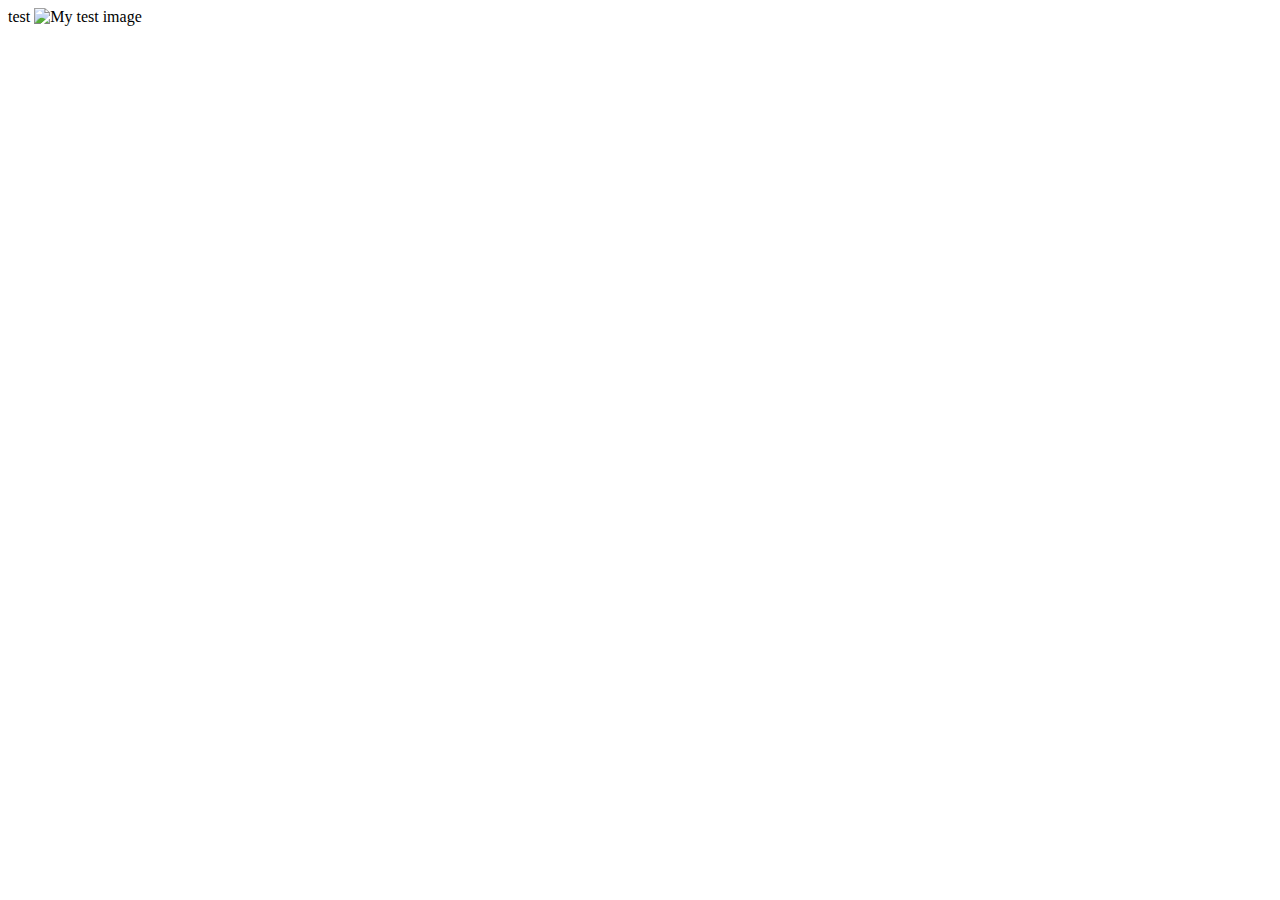
==== index.html @ 886ce89b "test" ====
<!DOCTYPE html>
<html lang="en-US">
  <head>
    <meta charset="ja">
    <meta name="viewport" content="width=device-width">
    <title>My test page</title>
  </head>
  <body>
    test
    <img src="images/firefox-icon.png" alt="My test image">
  </body>
</html>
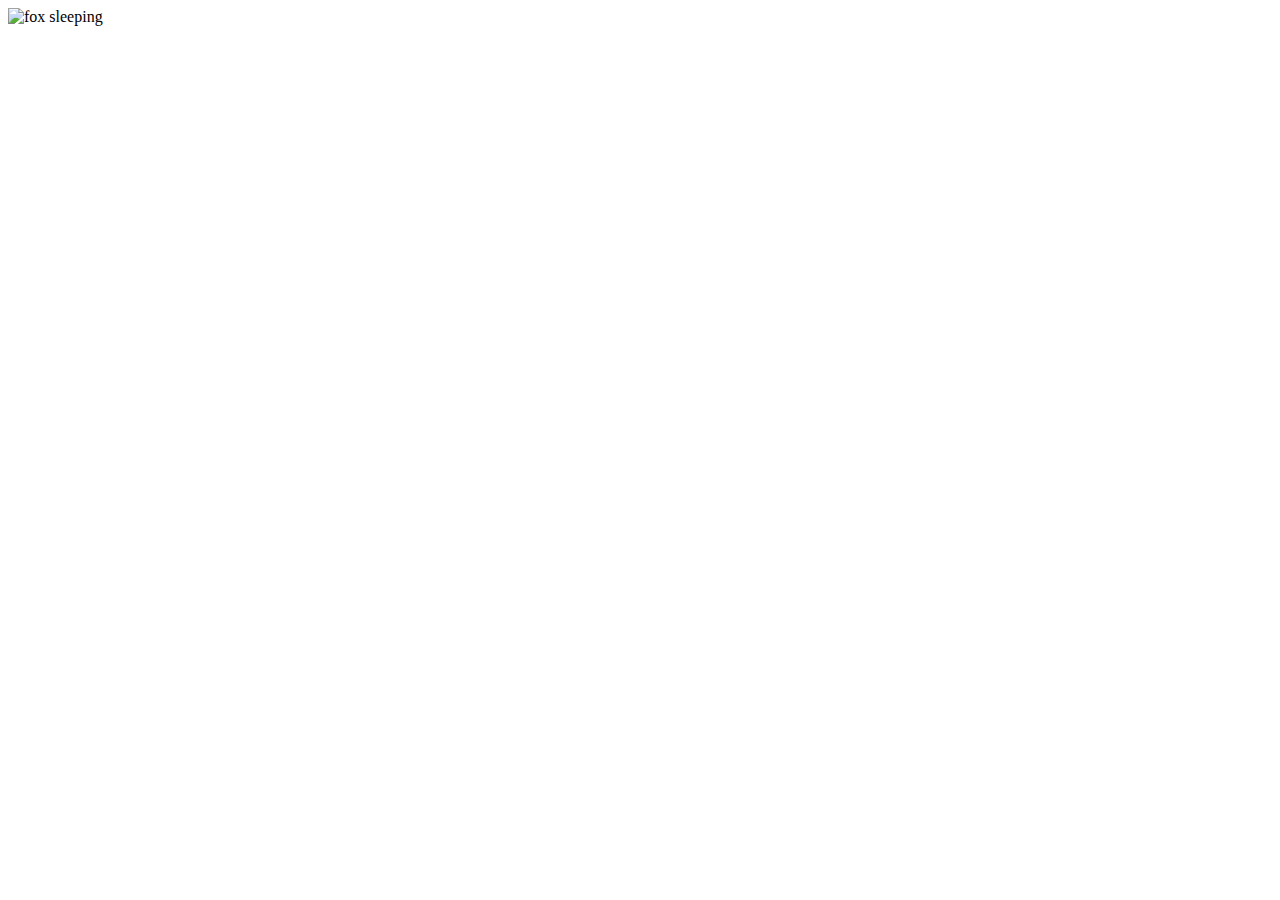
==== commit a3d8a850: "comment" ====
--- a/index.html
+++ b/index.html
@@ -1,12 +1,11 @@
 <!DOCTYPE html>
-<html lang="en-US">
+<html lang="ja">
   <head>
     <meta charset="ja">
     <meta name="viewport" content="width=device-width">
-    <title>My test page</title>
+    <title>Sugimoto Masahiro</title>
   </head>
   <body>
-    test
-    <img src="images/firefox-icon.png" alt="My test image">
+    <img src="foxleep.png" alt="fox sleeping">
   </body>
 </html>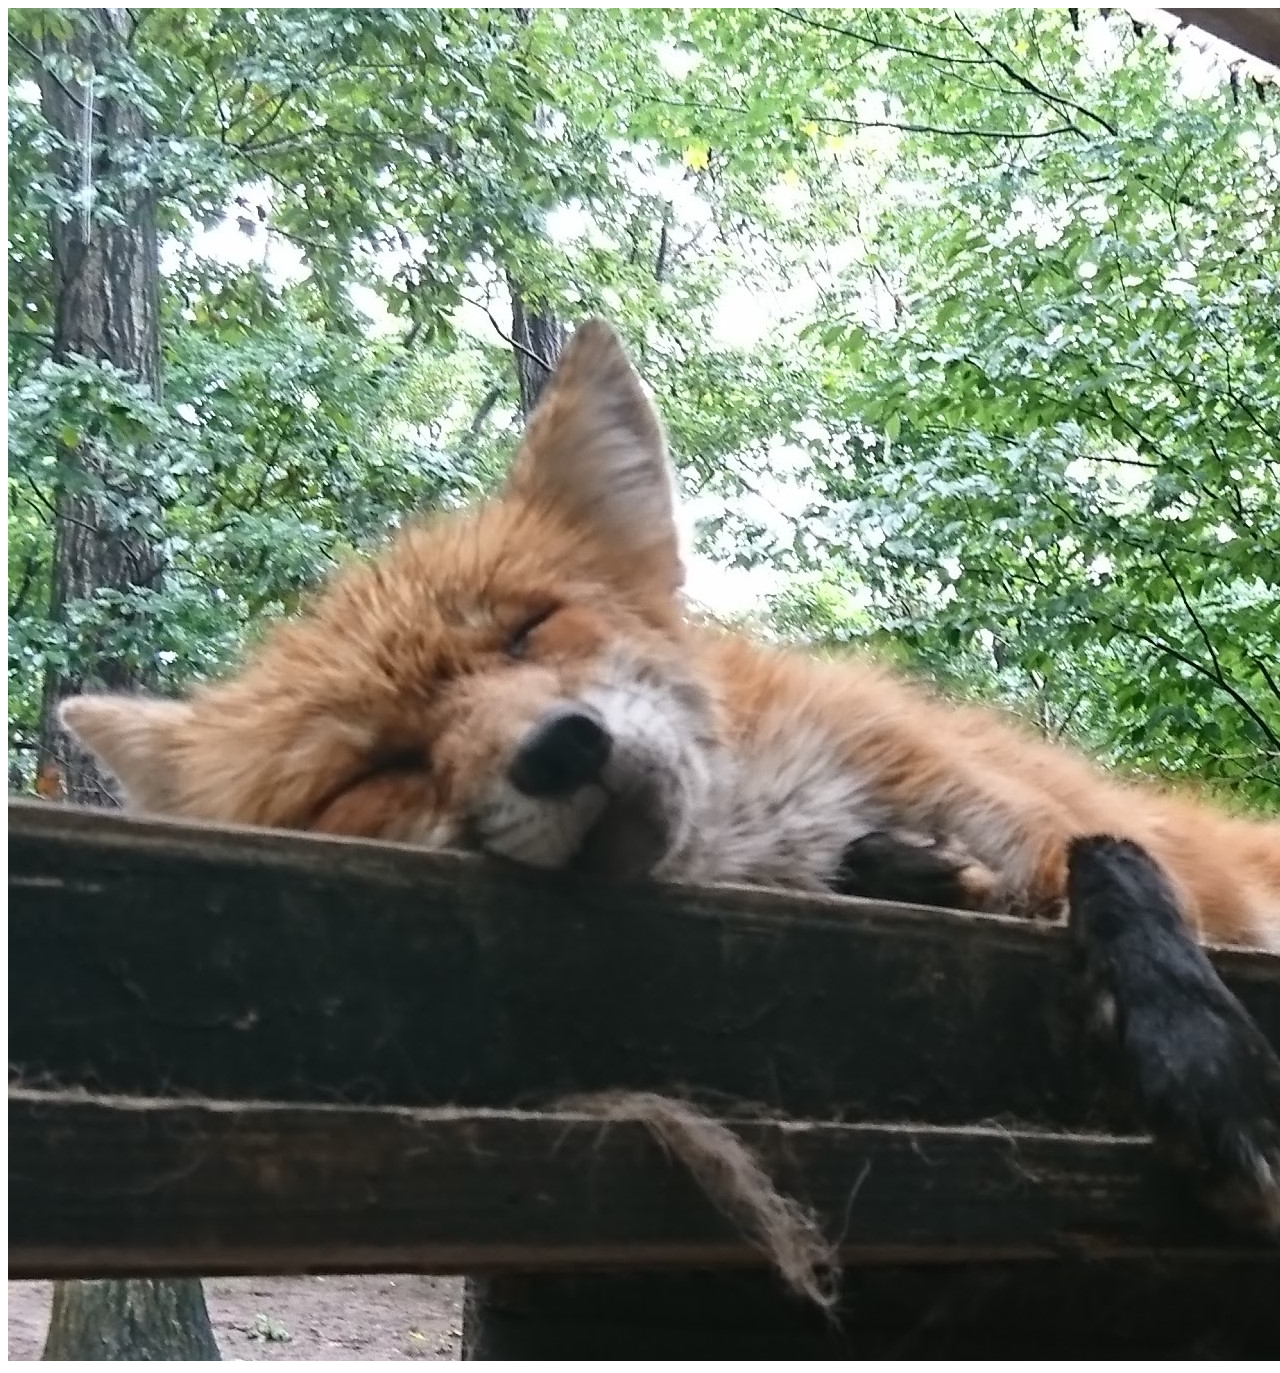
==== commit aedd6d96: "comment" ====
--- a/index.html
+++ b/index.html
@@ -6,6 +6,6 @@
     <title>Sugimoto Masahiro</title>
   </head>
   <body>
-    <img src="foxleep.png" alt="fox sleeping">
+    <img src="images/foxleep.png" alt="fox sleeping">
   </body>
 </html>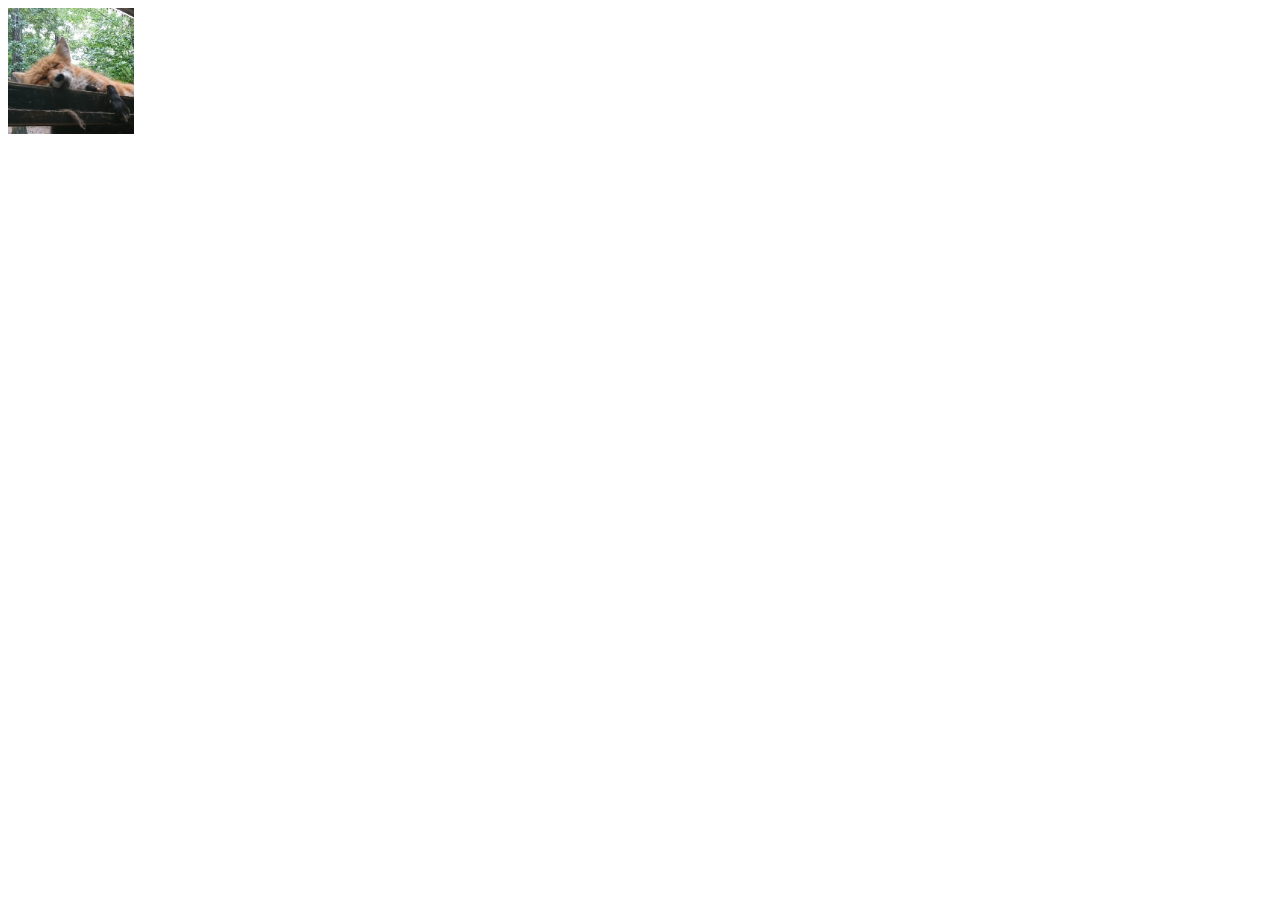
==== commit 3c8cd449: "comment" ====
--- a/index.html
+++ b/index.html
@@ -6,6 +6,6 @@
     <title>Sugimoto Masahiro</title>
   </head>
   <body>
-    <img src="images/foxleep.png" alt="fox sleeping">
+    <img src="images/foxleep.png" alt="fox sleeping" width="10%" height="10%">
   </body>
 </html>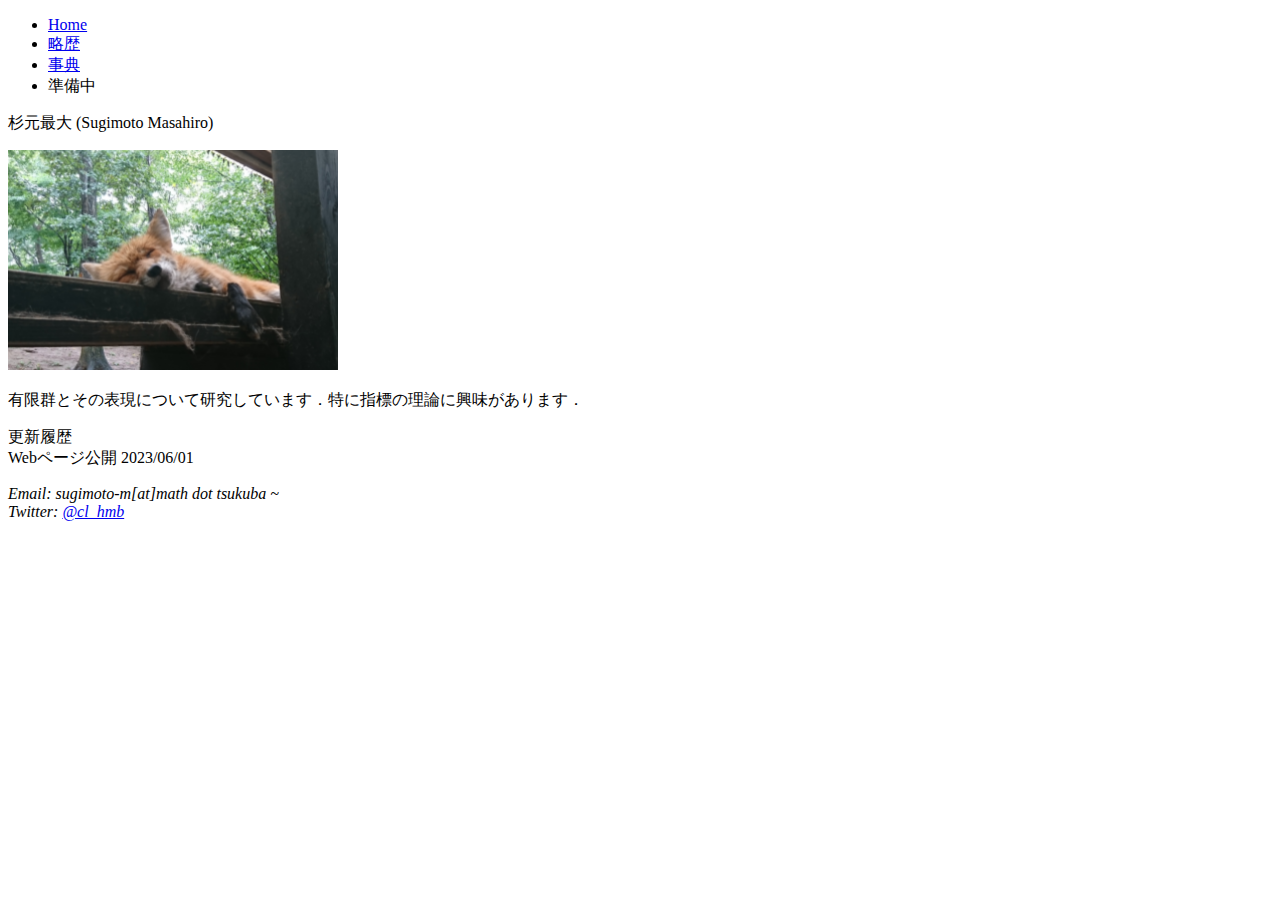
==== commit 9e387bf2: "publish" ====
--- a/index.html
+++ b/index.html
@@ -1,11 +1,44 @@
 <!DOCTYPE html>
 <html lang="ja">
   <head>
-    <meta charset="ja">
+    <meta charset="utf-8">
     <meta name="viewport" content="width=device-width">
-    <title>Sugimoto Masahiro</title>
+    <meta name="author" content="杉元最大">
+    <meta name="description" content="杉元最大の自己紹介用 Web ページです">
+    <title>Sugimoto Masahiro | Home</title>
+    <link rel="stylesheet" href="style.css">
   </head>
   <body>
-    <img src="images/foxleep.png" alt="fox sleeping" width="10%" height="10%">
+    <nav class="info">
+      <ul id="menu">
+        <li><a href="index.html">Home</a></li>
+        <li><a href="bio.html">略歴</a></li>
+        <li><a href="ency.html">事典</a></li>
+        <li>準備中</li>
+      </ul>
+    </nav>
+    <p class="info" id="My-name">杉元最大 (Sugimoto Masahiro)</p>
+    <p class="info">
+      <img src="images/foxleep.png" alt="sleeping fox" width="330px" height="220px">
+      <!-- 2019/08/28 蔵王キツネ村にて撮影 -->
+    </p>
+    <p class="info">
+      有限群とその表現について研究しています．特に指標の理論に興味があります．
+    </p>
+    <div id="update">
+      <p>
+        更新履歴 <br>
+        Webページ公開 2023/06/01
+      </p>
+    </div>
+    <footer>
+      <address>
+        <p>
+          Email: <a>sugimoto-m[at]math dot tsukuba ~</a> <br>
+          Twitter: <a href="https://twitter.com/cl_hmb"  target="_blank" rel="noopener noreferrer">@cl_hmb</a> <br>
+          <!-- ORCID: <a href="https://orcid.org/0009-0004-3543-9440"  target="_blank" rel="noopener noreferrer">https://orcid.org/0009-0004-3543-9440</a> -->
+        </p>
+      </address>
+    </footer>
   </body>
-</html>+</html>
